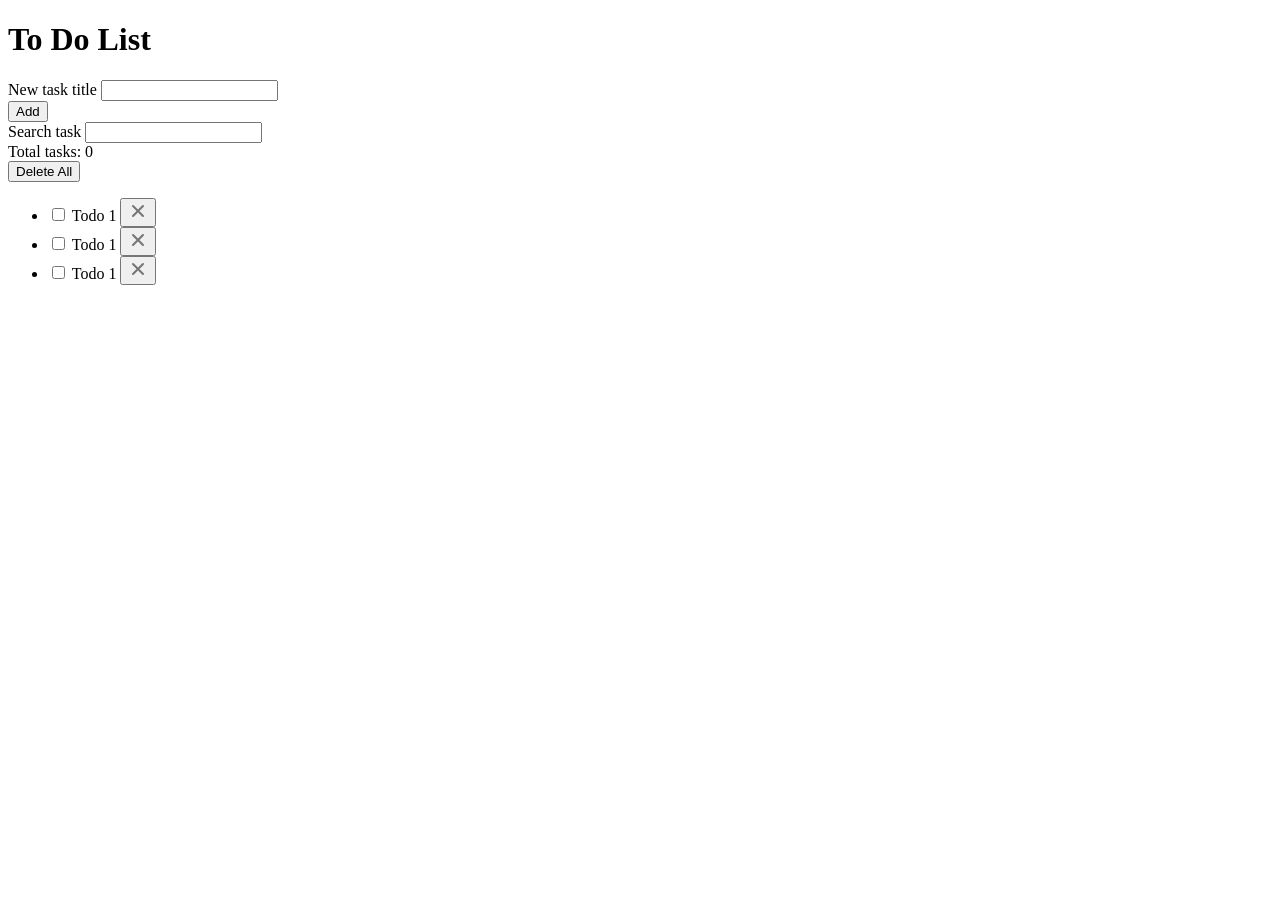
==== src/index.html @ 61b39f1e "feat: add html markup" ====
<!DOCTYPE html>
<html lang="en">
<head>
    <meta charset="UTF-8">
    <meta http-equiv="X-UA-Compatible" content="IE=edge">
    <meta name="viewport" content="width=device-width">
    <title>To Do List</title>
    <link rel="stylesheet" href="./styles/index.css">
    <script src="script.js" defer></script>
</head>
<body>
    <div class="todo" data-js-todo>
        <h1 class="todo__title">To Do List</h1>

        <form class="todo__form" data-js-todo-new-task-form>
            <div class="todo__field field">
                <label 
                for="new-task" 
                class="field__label"
                >New task title</label>

                <input 
                type="text" 
                class="field__input" 
                id="new-task"
                placeholder=" "
                autocomplete="off"
                data-js-todo-new-task-input>
            </div>

            <button class="button" type="submit">
                Add
            </button>
        </form>


        <form class="todo__form" data-js-todo-search-task-form>
            <div class="todo__field field">
                <label 
                for="search-task" 
                class="field__label"
                >Search task</label>

                <input 
                type="search" 
                class="field__input" 
                id="search-task"
                placeholder=" "
                autocomplete="off"
                data-js-todo-search-task-input>
            </div>
        </form>

        <div class="todo__info">
            <div class="todo__total-tasks">
                Total tasks: <span data-js-todo-total-tasks>0</span>
            </div>
            <button 
            class="todo__delete-all-button"
            type="button"
            data-js-todo-delete-all-button>
                Delete All
            </button>
        </div>

        <ul class="todo__list" data-js-todo-list>
            <li class="todo__item todo-item" data-js-todo-item>
                <input 
                class="todo-item__checkbox"
                id="todo-1"
                type="checkbox"
                data-js-todo-item-checkbox>

                <label 
                for="todo-1" 
                class="todo-item__label"
                data-js-todo-item-label>
                    Todo 1
                </label>

                <button 
                class="todo-item__delete-button" 
                type="button"
                aria-label="Delete"
                title="Delete"
                data-js-todo-item-delete-button>
                <svg width="20" height="20" viewBox="0 0 20 20" fill="none" xmlns="http://www.w3.org/2000/svg">
                    <path d="M15 5L5 15M5 5L15 15" stroke="#757575" stroke-width="2" stroke-linecap="round" stroke-linejoin="round"/>
                </svg>                    
                </button>
            </li>

            <li class="todo__item todo-item" data-js-todo-item>
                <input 
                class="todo-item__checkbox"
                id="todo-1"
                type="checkbox"
                data-js-todo-item-checkbox>

                <label 
                for="todo-1" 
                class="todo-item__label"
                data-js-todo-item-label>
                    Todo 1
                </label>

                <button 
                class="todo-item__delete-button" 
                type="button"
                aria-label="Delete"
                title="Delete"
                data-js-todo-item-delete-button>
                <svg width="20" height="20" viewBox="0 0 20 20" fill="none" xmlns="http://www.w3.org/2000/svg">
                    <path d="M15 5L5 15M5 5L15 15" stroke="#757575" stroke-width="2" stroke-linecap="round" stroke-linejoin="round"/>
                </svg>                    
                </button>
            </li>

            <li class="todo__item todo-item" data-js-todo-item>
                <input 
                class="todo-item__checkbox"
                id="todo-1"
                type="checkbox"
                data-js-todo-item-checkbox>

                <label 
                for="todo-1" 
                class="todo-item__label"
                data-js-todo-item-label>
                    Todo 1
                </label>

                <button 
                class="todo-item__delete-button" 
                type="button"
                aria-label="Delete"
                title="Delete"
                data-js-todo-item-delete-button>
                <svg width="20" height="20" viewBox="0 0 20 20" fill="none" xmlns="http://www.w3.org/2000/svg">
                    <path d="M15 5L5 15M5 5L15 15" stroke="#757575" stroke-width="2" stroke-linecap="round" stroke-linejoin="round"/>
                </svg>                    
                </button>
            </li>
        </ul>

        <div class="todo__empty-message" data-js-todo-empty-message></div>
    </div>
</body>
</html>
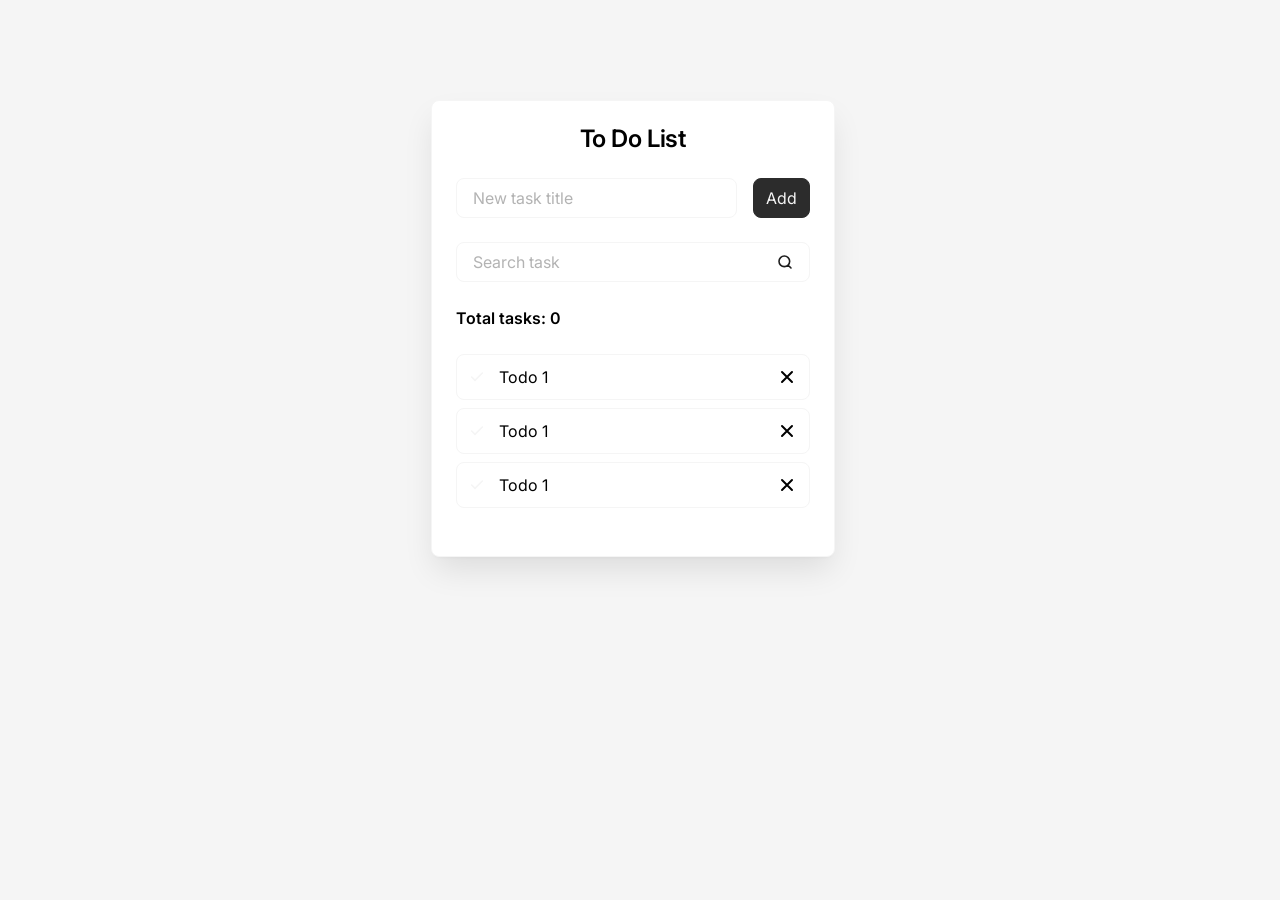
==== commit 1fe96d3c: "feat: add global styles, component styles" ====
--- a/src/index.html
+++ b/src/index.html
@@ -143,7 +143,9 @@
             </li>
         </ul>
 
-        <div class="todo__empty-message" data-js-todo-empty-message></div>
+        <div class="todo__empty-message" data-js-todo-empty-message>
+            
+        </div>
     </div>
 </body>
 </html>
--- a/src/styles/index.css
+++ b/src/styles/index.css
@@ -0,0 +1,9 @@
+@import 'normalize.css';
+@import 'fonts.css';
+@import 'variables.css';
+@import 'globals.css';
+
+@import 'components/button.css';
+@import 'components/field.css';
+@import 'components/todo.css';
+@import 'components/todo-item.css';
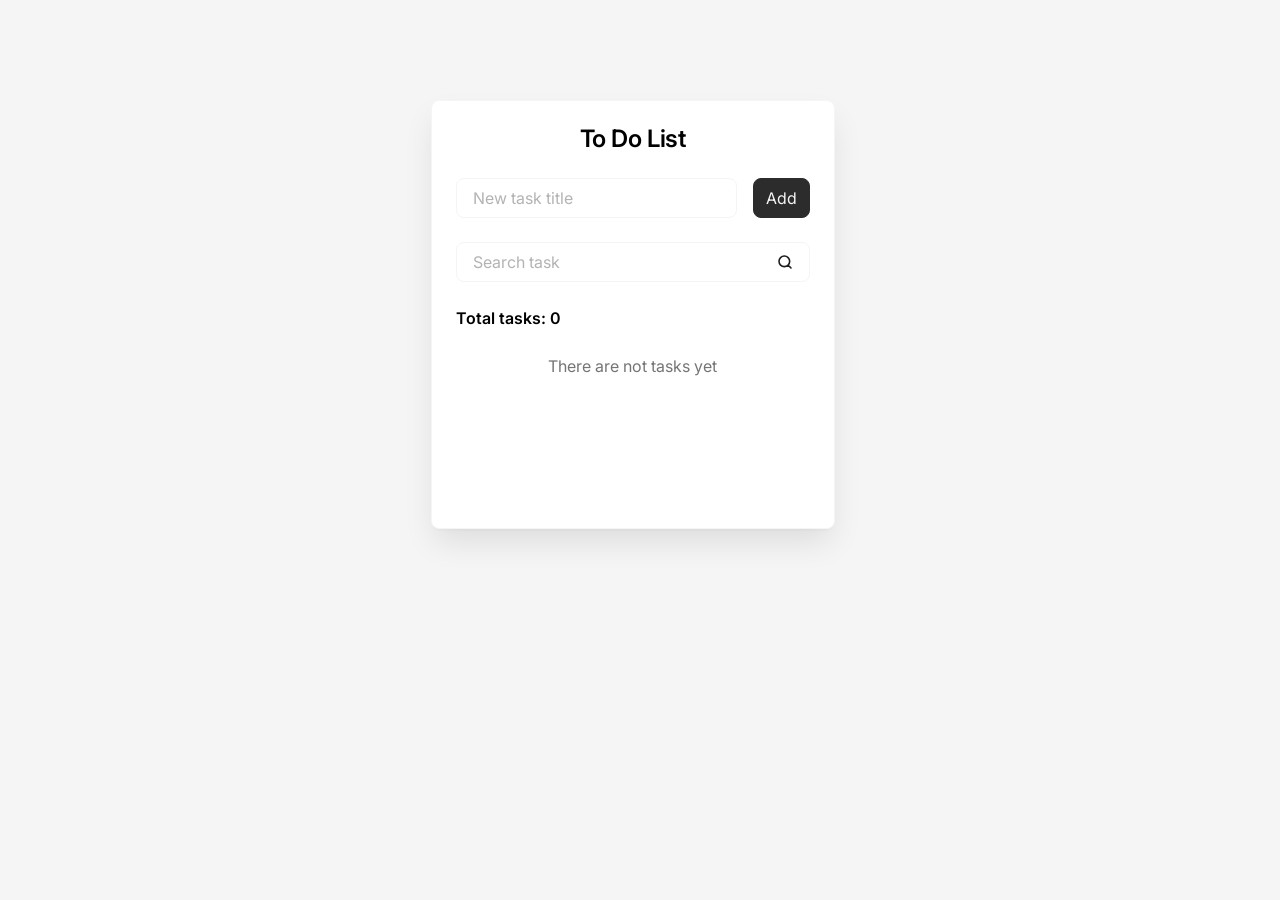
==== commit 79e6b5b7: "feat: add main methods of Todo class" ====
--- a/src/index.html
+++ b/src/index.html
@@ -64,83 +64,7 @@
         </div>
 
         <ul class="todo__list" data-js-todo-list>
-            <li class="todo__item todo-item" data-js-todo-item>
-                <input 
-                class="todo-item__checkbox"
-                id="todo-1"
-                type="checkbox"
-                data-js-todo-item-checkbox>
-
-                <label 
-                for="todo-1" 
-                class="todo-item__label"
-                data-js-todo-item-label>
-                    Todo 1
-                </label>
-
-                <button 
-                class="todo-item__delete-button" 
-                type="button"
-                aria-label="Delete"
-                title="Delete"
-                data-js-todo-item-delete-button>
-                <svg width="20" height="20" viewBox="0 0 20 20" fill="none" xmlns="http://www.w3.org/2000/svg">
-                    <path d="M15 5L5 15M5 5L15 15" stroke="#757575" stroke-width="2" stroke-linecap="round" stroke-linejoin="round"/>
-                </svg>                    
-                </button>
-            </li>
-
-            <li class="todo__item todo-item" data-js-todo-item>
-                <input 
-                class="todo-item__checkbox"
-                id="todo-1"
-                type="checkbox"
-                data-js-todo-item-checkbox>
-
-                <label 
-                for="todo-1" 
-                class="todo-item__label"
-                data-js-todo-item-label>
-                    Todo 1
-                </label>
-
-                <button 
-                class="todo-item__delete-button" 
-                type="button"
-                aria-label="Delete"
-                title="Delete"
-                data-js-todo-item-delete-button>
-                <svg width="20" height="20" viewBox="0 0 20 20" fill="none" xmlns="http://www.w3.org/2000/svg">
-                    <path d="M15 5L5 15M5 5L15 15" stroke="#757575" stroke-width="2" stroke-linecap="round" stroke-linejoin="round"/>
-                </svg>                    
-                </button>
-            </li>
-
-            <li class="todo__item todo-item" data-js-todo-item>
-                <input 
-                class="todo-item__checkbox"
-                id="todo-1"
-                type="checkbox"
-                data-js-todo-item-checkbox>
-
-                <label 
-                for="todo-1" 
-                class="todo-item__label"
-                data-js-todo-item-label>
-                    Todo 1
-                </label>
-
-                <button 
-                class="todo-item__delete-button" 
-                type="button"
-                aria-label="Delete"
-                title="Delete"
-                data-js-todo-item-delete-button>
-                <svg width="20" height="20" viewBox="0 0 20 20" fill="none" xmlns="http://www.w3.org/2000/svg">
-                    <path d="M15 5L5 15M5 5L15 15" stroke="#757575" stroke-width="2" stroke-linecap="round" stroke-linejoin="round"/>
-                </svg>                    
-                </button>
-            </li>
+            
         </ul>
 
         <div class="todo__empty-message" data-js-todo-empty-message>
